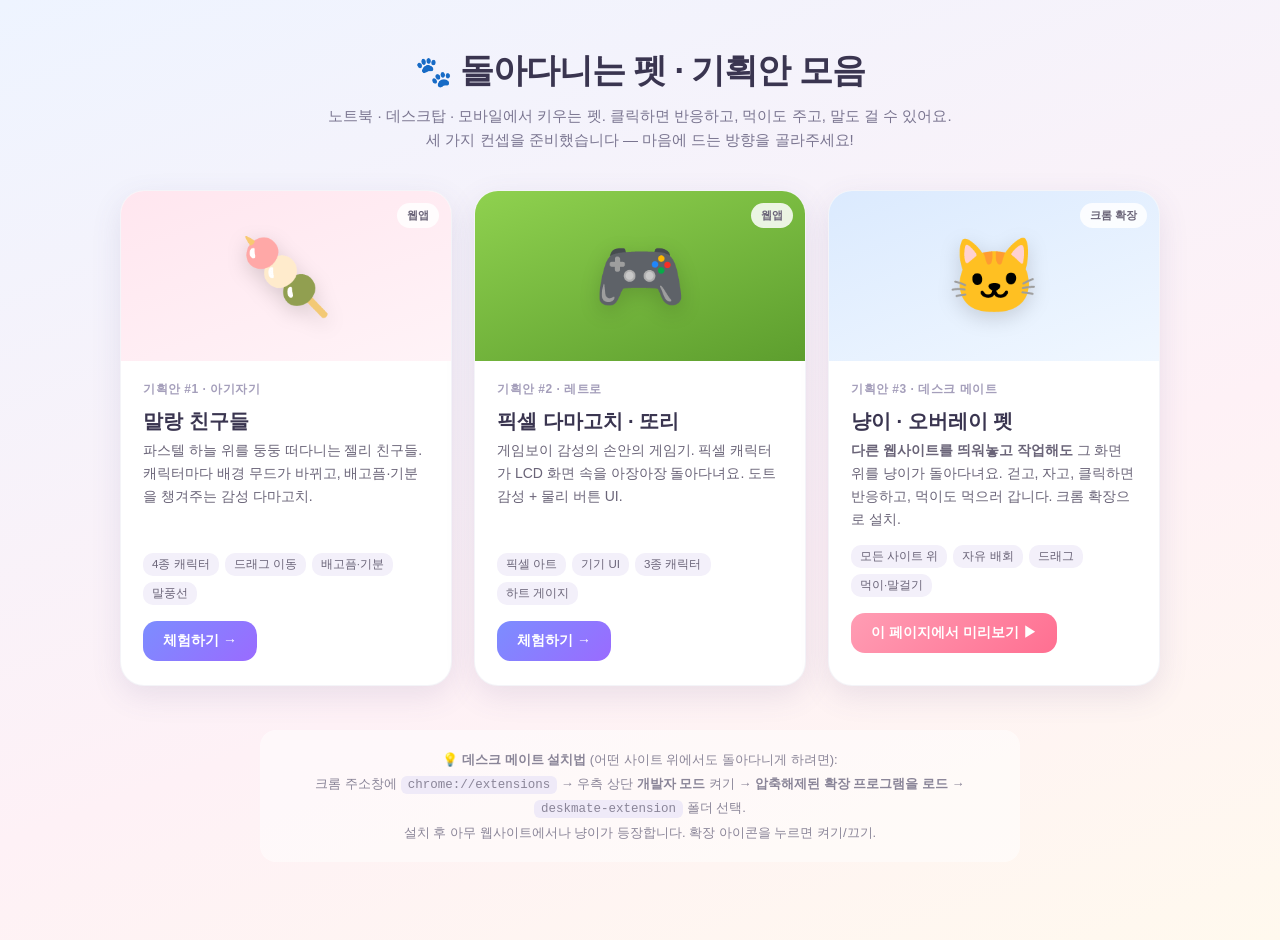
==== index.html @ 19ecd573 "Add roaming pet planning proposals (3 concepts) - 랜딩(index.html): 3가지 기획안 카드 + 데스크메이트 미리보기 - buddies" ====
<!DOCTYPE html>
<html lang="ko">
<head>
<meta charset="UTF-8" />
<meta name="viewport" content="width=device-width, initial-scale=1.0" />
<title>돌아다니는 펫 · 기획안 모음</title>
<style>
  * { box-sizing:border-box; margin:0; padding:0; }
  body {
    font-family:"Segoe UI","Malgun Gothic","Apple SD Gothic Neo",sans-serif;
    background:linear-gradient(160deg,#eef4ff,#fef1f6 60%,#fff9ee);
    color:#3a3550; min-height:100vh; padding:48px 20px 80px;
  }
  .wrap { max-width:1040px; margin:0 auto; }
  header { text-align:center; margin-bottom:14px; }
  h1 { font-size:34px; letter-spacing:-1px; }
  h1 .emo { font-size:30px; }
  .sub { color:#7a7590; margin-top:10px; font-size:15px; line-height:1.6; }
  .grid { display:grid; grid-template-columns:repeat(auto-fit,minmax(280px,1fr)); gap:22px; margin-top:38px; }
  .card {
    background:#fff; border-radius:24px; overflow:hidden; text-decoration:none; color:inherit;
    box-shadow:0 10px 30px rgba(90,80,140,.12); transition:transform .18s, box-shadow .18s;
    display:flex; flex-direction:column; border:1px solid rgba(120,110,160,.08);
  }
  .card:hover { transform:translateY(-6px); box-shadow:0 18px 44px rgba(90,80,140,.2); }
  .thumb { height:170px; display:flex; align-items:center; justify-content:center; position:relative; overflow:hidden; }
  .t1 { background:linear-gradient(160deg,#ffe6ef,#fff3f7); }
  .t2 { background:linear-gradient(160deg,#8fd14f,#5d9e2e); }
  .t3 { background:linear-gradient(160deg,#dbeafe,#f0f7ff); }
  .thumb .big { font-size:74px; filter:drop-shadow(0 6px 10px rgba(0,0,0,.15)); animation:bob 3s ease-in-out infinite; }
  @keyframes bob { 0%,100%{transform:translateY(0)} 50%{transform:translateY(-12px)} }
  .badge { position:absolute; top:12px; right:12px; background:rgba(255,255,255,.85); color:#6a6478;
    font-size:11px; font-weight:700; padding:5px 10px; border-radius:20px; }
  .body { padding:20px 22px 24px; flex:1; display:flex; flex-direction:column; }
  .body h2 { font-size:20px; margin-bottom:4px; }
  .tag { font-size:12px; color:#a59fbb; font-weight:700; letter-spacing:.5px; margin-bottom:10px; }
  .body p { font-size:14px; color:#6a6478; line-height:1.65; flex:1; }
  .feat { display:flex; flex-wrap:wrap; gap:6px; margin-top:14px; }
  .feat span { font-size:11.5px; background:#f3f0fa; color:#6a6478; padding:4px 9px; border-radius:10px; }
  .go { margin-top:16px; align-self:flex-start; background:linear-gradient(135deg,#7c8dff,#9a6bff);
    color:#fff; font-weight:700; font-size:14px; padding:11px 20px; border-radius:14px; border:none; cursor:pointer;
    text-decoration:none; display:inline-block; }
  .go.alt { background:linear-gradient(135deg,#ff9db4,#ff6f91); }
  .note { text-align:center; margin-top:44px; font-size:13px; color:#8a8598; line-height:1.8;
    background:#fff8; padding:18px; border-radius:16px; max-width:760px; margin-left:auto; margin-right:auto; }
  .note code { background:#efeaf8; padding:2px 7px; border-radius:6px; font-size:12.5px; }
  #dmPreviewMsg { display:block; margin-top:8px; color:#c0507a; font-weight:700; }
</style>
</head>
<body>
  <div class="wrap">
    <header>
      <h1><span class="emo">🐾</span> 돌아다니는 펫 · 기획안 모음</h1>
      <p class="sub">노트북 · 데스크탑 · 모바일에서 키우는 펫. 클릭하면 반응하고, 먹이도 주고, 말도 걸 수 있어요.<br>세 가지 컨셉을 준비했습니다 — 마음에 드는 방향을 골라주세요!</p>
    </header>

    <div class="grid">
      <!-- 기획안 1 -->
      <a class="card" href="buddies/index.html">
        <div class="thumb t1"><span class="big">🍡</span><span class="badge">웹앱</span></div>
        <div class="body">
          <div class="tag">기획안 #1 · 아기자기</div>
          <h2>말랑 친구들</h2>
          <p>파스텔 하늘 위를 둥둥 떠다니는 젤리 친구들. 캐릭터마다 배경 무드가 바뀌고, 배고픔·기분을 챙겨주는 감성 다마고치.</p>
          <div class="feat"><span>4종 캐릭터</span><span>드래그 이동</span><span>배고픔·기분</span><span>말풍선</span></div>
          <span class="go">체험하기 →</span>
        </div>
      </a>

      <!-- 기획안 2 -->
      <a class="card" href="pixel/index.html">
        <div class="thumb t2"><span class="big">🎮</span><span class="badge">웹앱</span></div>
        <div class="body">
          <div class="tag">기획안 #2 · 레트로</div>
          <h2>픽셀 다마고치 · 또리</h2>
          <p>게임보이 감성의 손안의 게임기. 픽셀 캐릭터가 LCD 화면 속을 아장아장 돌아다녀요. 도트 감성 + 물리 버튼 UI.</p>
          <div class="feat"><span>픽셀 아트</span><span>기기 UI</span><span>3종 캐릭터</span><span>하트 게이지</span></div>
          <span class="go">체험하기 →</span>
        </div>
      </a>

      <!-- 기획안 3 -->
      <div class="card">
        <div class="thumb t3"><span class="big">🐱</span><span class="badge">크롬 확장</span></div>
        <div class="body">
          <div class="tag">기획안 #3 · 데스크 메이트</div>
          <h2>냥이 · 오버레이 펫</h2>
          <p><b>다른 웹사이트를 띄워놓고 작업해도</b> 그 화면 위를 냥이가 돌아다녀요. 걷고, 자고, 클릭하면 반응하고, 먹이도 먹으러 갑니다. 크롬 확장으로 설치.</p>
          <div class="feat"><span>모든 사이트 위</span><span>자유 배회</span><span>드래그</span><span>먹이·말걸기</span></div>
          <button class="go alt" id="dmPreviewBtn">이 페이지에서 미리보기 ▶</button>
          <span id="dmPreviewMsg"></span>
        </div>
      </div>
    </div>

    <div class="note">
      💡 <b>데스크 메이트 설치법</b> (어떤 사이트 위에서도 돌아다니게 하려면):<br>
      크롬 주소창에 <code>chrome://extensions</code> → 우측 상단 <b>개발자 모드</b> 켜기 →
      <b>압축해제된 확장 프로그램을 로드</b> → <code>deskmate-extension</code> 폴더 선택.<br>
      설치 후 아무 웹사이트에서나 냥이가 등장합니다. 확장 아이콘을 누르면 켜기/끄기.
    </div>
  </div>

  <script>
    // "이 페이지에서 미리보기" — 확장의 pet.css + content.js를 그대로 주입
    document.getElementById("dmPreviewBtn").addEventListener("click", () => {
      if (window.__deskmateLoaded) { document.getElementById("dmPreviewMsg").textContent = "이미 냥이가 돌아다니고 있어요! 🐾"; return; }
      const link = document.createElement("link");
      link.rel = "stylesheet"; link.href = "deskmate-extension/pet.css";
      document.head.appendChild(link);
      const s = document.createElement("script");
      s.src = "deskmate-extension/content.js";
      document.body.appendChild(s);
      document.getElementById("dmPreviewMsg").textContent = "냥이 등장! 이 페이지 위를 돌아다녀요 🐾 (마우스 올리면 먹이·말걸기 툴바)";
    });
  </script>
</body>
</html>
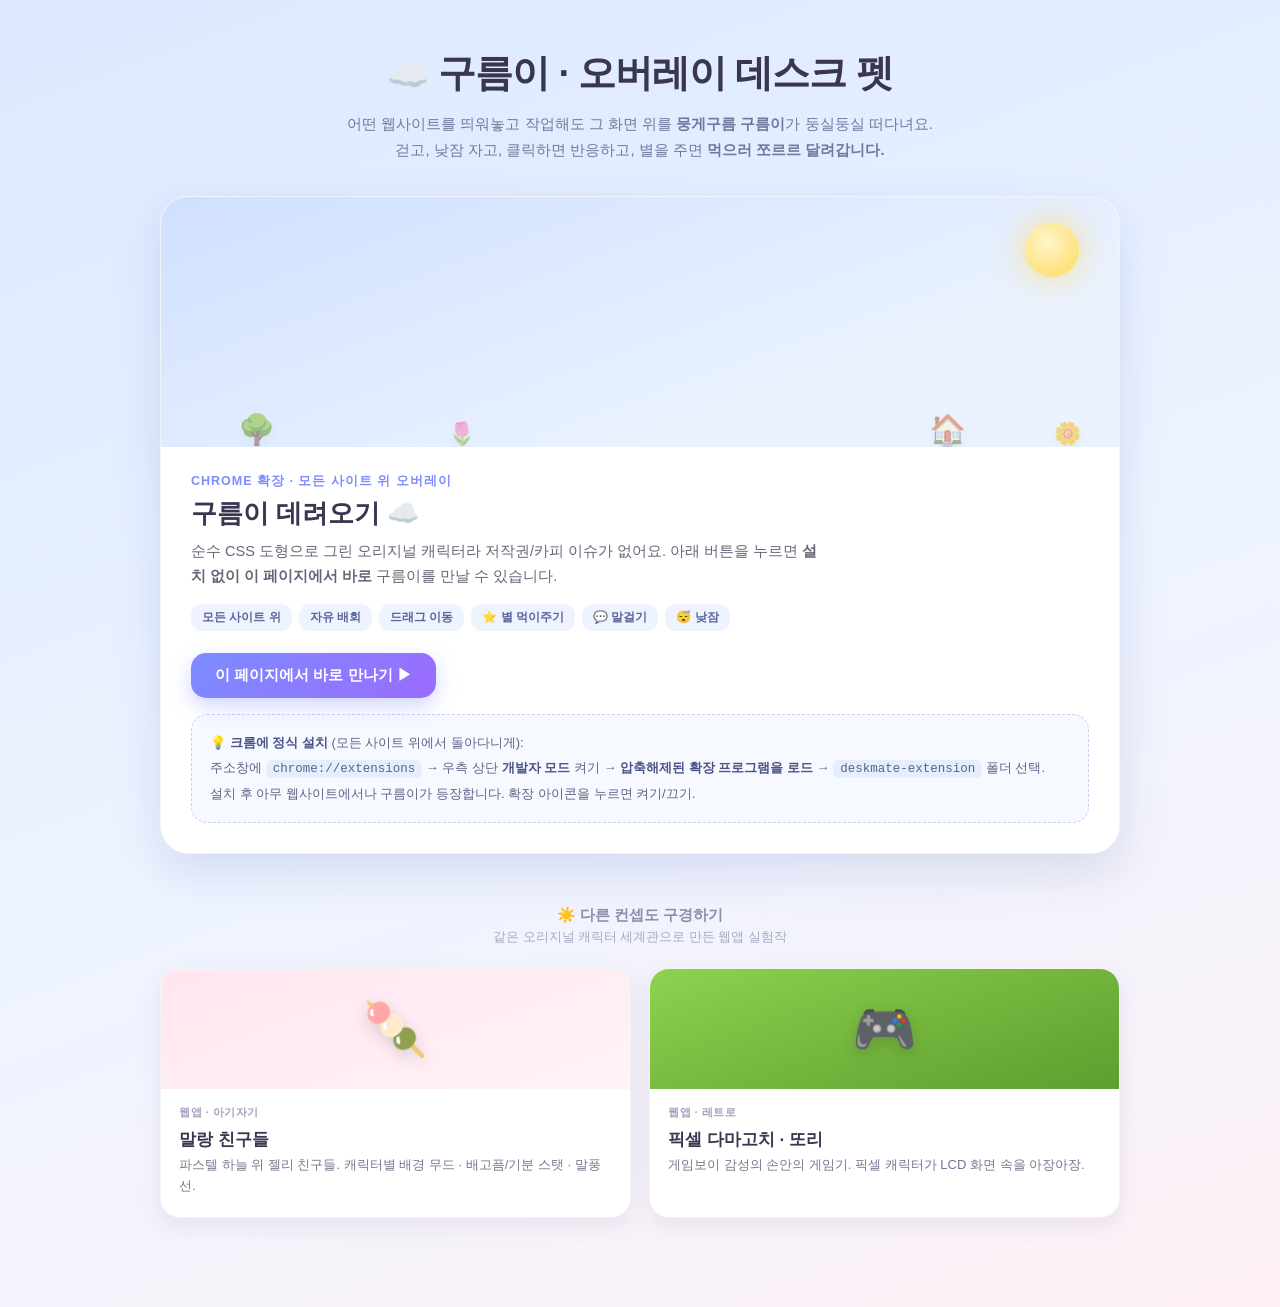
==== commit a3e08ba1: "Make cloud overlay pet (구름이) the main concept - 냥이(고양이) → 구름이(뭉게구름) 오리지널 캐릭터로 교체 (CSS 도형) - 먹이 유지: 생" ====
--- a/index.html
+++ b/index.html
@@ -3,115 +3,148 @@
 <head>
 <meta charset="UTF-8" />
 <meta name="viewport" content="width=device-width, initial-scale=1.0" />
-<title>돌아다니는 펫 · 기획안 모음</title>
+<title>구름이 · 오버레이 데스크 펫</title>
 <style>
   * { box-sizing:border-box; margin:0; padding:0; }
   body {
     font-family:"Segoe UI","Malgun Gothic","Apple SD Gothic Neo",sans-serif;
-    background:linear-gradient(160deg,#eef4ff,#fef1f6 60%,#fff9ee);
-    color:#3a3550; min-height:100vh; padding:48px 20px 80px;
+    background:linear-gradient(160deg,#dbe8ff,#eef4ff 55%,#fef1f6);
+    color:#3a3550; min-height:100vh; padding:48px 20px 90px;
   }
-  .wrap { max-width:1040px; margin:0 auto; }
-  header { text-align:center; margin-bottom:14px; }
-  h1 { font-size:34px; letter-spacing:-1px; }
-  h1 .emo { font-size:30px; }
-  .sub { color:#7a7590; margin-top:10px; font-size:15px; line-height:1.6; }
-  .grid { display:grid; grid-template-columns:repeat(auto-fit,minmax(280px,1fr)); gap:22px; margin-top:38px; }
+  .wrap { max-width:960px; margin:0 auto; }
+  header { text-align:center; margin-bottom:8px; }
+  h1 { font-size:38px; letter-spacing:-1px; }
+  h1 .emo { font-size:34px; }
+  .sub { color:#6f7aa0; margin-top:12px; font-size:15px; line-height:1.7; }
+
+  /* 히어로 (메인 = 구름이 오버레이 펫) */
+  .hero {
+    margin-top:34px; background:#fff; border-radius:28px; overflow:hidden;
+    box-shadow:0 18px 46px rgba(90,110,180,.18); border:1px solid rgba(120,140,200,.1);
+  }
+  .stage {
+    position:relative; height:250px;
+    background:linear-gradient(160deg,#cfe0ff,#eaf2ff 70%);
+    overflow:hidden;
+  }
+  .stage .sun { position:absolute; top:26px; right:40px; width:54px; height:54px; border-radius:50%;
+    background:radial-gradient(circle at 40% 35%,#fff6c8,#ffd95e); box-shadow:0 0 34px rgba(255,214,90,.7); }
+  .stage .deco { position:absolute; bottom:0; font-size:30px; opacity:.55; filter:drop-shadow(0 4px 4px rgba(0,0,0,.08)); }
+  .hero-body { padding:26px 30px 30px; }
+  .kicker { font-size:12.5px; color:#7c8dff; font-weight:800; letter-spacing:1px; }
+  .hero-body h2 { font-size:26px; margin:6px 0 8px; }
+  .hero-body p { font-size:14.5px; color:#6a6478; line-height:1.7; max-width:640px; }
+  .feat { display:flex; flex-wrap:wrap; gap:7px; margin-top:16px; }
+  .feat span { font-size:12px; background:#eef3ff; color:#5b6699; padding:5px 11px; border-radius:11px; font-weight:600; }
+  .cta { display:flex; flex-wrap:wrap; gap:12px; align-items:center; margin-top:22px; }
+  .btn {
+    background:linear-gradient(135deg,#7c8dff,#9a6bff); color:#fff; font-weight:700; font-size:15px;
+    padding:13px 24px; border-radius:15px; border:none; cursor:pointer; text-decoration:none; display:inline-block;
+    box-shadow:0 8px 20px rgba(124,141,255,.35); transition:transform .15s, box-shadow .15s;
+  }
+  .btn:hover { transform:translateY(-2px); box-shadow:0 12px 26px rgba(124,141,255,.45); }
+  #dmPreviewMsg { font-size:13px; color:#5566aa; font-weight:700; }
+
+  .install {
+    margin-top:16px; background:#f6f9ff; border:1px dashed rgba(120,140,200,.35);
+    border-radius:16px; padding:16px 18px; font-size:13px; color:#5b6486; line-height:1.9;
+  }
+  .install code { background:#e6edff; padding:2px 7px; border-radius:6px; font-size:12.5px; }
+  .install b { color:#4a5488; }
+
+  /* 다른 컨셉 (보조) */
+  .more-title { text-align:center; margin:52px 0 4px; font-size:15px; color:#8a90ac; font-weight:700; }
+  .more-sub { text-align:center; font-size:12.5px; color:#a6abc4; margin-bottom:22px; }
+  .grid { display:grid; grid-template-columns:repeat(auto-fit,minmax(240px,1fr)); gap:18px; }
   .card {
-    background:#fff; border-radius:24px; overflow:hidden; text-decoration:none; color:inherit;
-    box-shadow:0 10px 30px rgba(90,80,140,.12); transition:transform .18s, box-shadow .18s;
+    background:#fff; border-radius:20px; overflow:hidden; text-decoration:none; color:inherit;
+    box-shadow:0 8px 22px rgba(90,80,140,.1); transition:transform .16s, box-shadow .16s;
     display:flex; flex-direction:column; border:1px solid rgba(120,110,160,.08);
   }
-  .card:hover { transform:translateY(-6px); box-shadow:0 18px 44px rgba(90,80,140,.2); }
-  .thumb { height:170px; display:flex; align-items:center; justify-content:center; position:relative; overflow:hidden; }
+  .card:hover { transform:translateY(-5px); box-shadow:0 14px 34px rgba(90,80,140,.16); }
+  .thumb { height:120px; display:flex; align-items:center; justify-content:center; }
   .t1 { background:linear-gradient(160deg,#ffe6ef,#fff3f7); }
   .t2 { background:linear-gradient(160deg,#8fd14f,#5d9e2e); }
-  .t3 { background:linear-gradient(160deg,#dbeafe,#f0f7ff); }
-  .thumb .big { font-size:74px; filter:drop-shadow(0 6px 10px rgba(0,0,0,.15)); animation:bob 3s ease-in-out infinite; }
-  @keyframes bob { 0%,100%{transform:translateY(0)} 50%{transform:translateY(-12px)} }
-  .badge { position:absolute; top:12px; right:12px; background:rgba(255,255,255,.85); color:#6a6478;
-    font-size:11px; font-weight:700; padding:5px 10px; border-radius:20px; }
-  .body { padding:20px 22px 24px; flex:1; display:flex; flex-direction:column; }
-  .body h2 { font-size:20px; margin-bottom:4px; }
-  .tag { font-size:12px; color:#a59fbb; font-weight:700; letter-spacing:.5px; margin-bottom:10px; }
-  .body p { font-size:14px; color:#6a6478; line-height:1.65; flex:1; }
-  .feat { display:flex; flex-wrap:wrap; gap:6px; margin-top:14px; }
-  .feat span { font-size:11.5px; background:#f3f0fa; color:#6a6478; padding:4px 9px; border-radius:10px; }
-  .go { margin-top:16px; align-self:flex-start; background:linear-gradient(135deg,#7c8dff,#9a6bff);
-    color:#fff; font-weight:700; font-size:14px; padding:11px 20px; border-radius:14px; border:none; cursor:pointer;
-    text-decoration:none; display:inline-block; }
-  .go.alt { background:linear-gradient(135deg,#ff9db4,#ff6f91); }
-  .note { text-align:center; margin-top:44px; font-size:13px; color:#8a8598; line-height:1.8;
-    background:#fff8; padding:18px; border-radius:16px; max-width:760px; margin-left:auto; margin-right:auto; }
-  .note code { background:#efeaf8; padding:2px 7px; border-radius:6px; font-size:12.5px; }
-  #dmPreviewMsg { display:block; margin-top:8px; color:#c0507a; font-weight:700; }
+  .thumb .big { font-size:52px; filter:drop-shadow(0 5px 8px rgba(0,0,0,.14)); }
+  .cbody { padding:16px 18px 20px; }
+  .cbody h3 { font-size:17px; margin-bottom:4px; }
+  .cbody .tag { font-size:11px; color:#a59fbb; font-weight:700; letter-spacing:.5px; margin-bottom:8px; }
+  .cbody p { font-size:13px; color:#7a7590; line-height:1.6; }
 </style>
 </head>
 <body>
   <div class="wrap">
     <header>
-      <h1><span class="emo">🐾</span> 돌아다니는 펫 · 기획안 모음</h1>
-      <p class="sub">노트북 · 데스크탑 · 모바일에서 키우는 펫. 클릭하면 반응하고, 먹이도 주고, 말도 걸 수 있어요.<br>세 가지 컨셉을 준비했습니다 — 마음에 드는 방향을 골라주세요!</p>
+      <h1><span class="emo">☁️</span> 구름이 · 오버레이 데스크 펫</h1>
+      <p class="sub">어떤 웹사이트를 띄워놓고 작업해도 그 화면 위를 <b>뭉게구름 구름이</b>가 둥실둥실 떠다녀요.<br>걷고, 낮잠 자고, 클릭하면 반응하고, 별을 주면 <b>먹으러 쪼르르 달려갑니다.</b></p>
     </header>
 
+    <!-- 메인: 구름이 오버레이 펫 -->
+    <section class="hero">
+      <div class="stage" id="dmStage">
+        <div class="sun"></div>
+        <span class="deco" style="left:8%">🌳</span>
+        <span class="deco" style="left:30%; font-size:22px">🌷</span>
+        <span class="deco" style="right:16%">🏠</span>
+        <span class="deco" style="right:4%; font-size:22px">🌼</span>
+        <!-- 구름이는 여기(및 이 페이지 전체) 위를 돌아다녀요 -->
+      </div>
+      <div class="hero-body">
+        <div class="kicker">CHROME 확장 · 모든 사이트 위 오버레이</div>
+        <h2>구름이 데려오기 ☁️</h2>
+        <p>순수 CSS 도형으로 그린 오리지널 캐릭터라 저작권/카피 이슈가 없어요. 아래 버튼을 누르면 <b>설치 없이 이 페이지에서 바로</b> 구름이를 만날 수 있습니다.</p>
+        <div class="feat">
+          <span>모든 사이트 위</span><span>자유 배회</span><span>드래그 이동</span>
+          <span>⭐ 별 먹이주기</span><span>💬 말걸기</span><span>😴 낮잠</span>
+        </div>
+        <div class="cta">
+          <button class="btn" id="dmPreviewBtn">이 페이지에서 바로 만나기 ▶</button>
+          <span id="dmPreviewMsg"></span>
+        </div>
+        <div class="install">
+          💡 <b>크롬에 정식 설치</b> (모든 사이트 위에서 돌아다니게):<br>
+          주소창에 <code>chrome://extensions</code> → 우측 상단 <b>개발자 모드</b> 켜기 →
+          <b>압축해제된 확장 프로그램을 로드</b> → <code>deskmate-extension</code> 폴더 선택.<br>
+          설치 후 아무 웹사이트에서나 구름이가 등장합니다. 확장 아이콘을 누르면 켜기/끄기.
+        </div>
+      </div>
+    </section>
+
+    <!-- 보조: 다른 컨셉 -->
+    <p class="more-title">☀️ 다른 컨셉도 구경하기</p>
+    <p class="more-sub">같은 오리지널 캐릭터 세계관으로 만든 웹앱 실험작</p>
     <div class="grid">
-      <!-- 기획안 1 -->
       <a class="card" href="buddies/index.html">
-        <div class="thumb t1"><span class="big">🍡</span><span class="badge">웹앱</span></div>
-        <div class="body">
-          <div class="tag">기획안 #1 · 아기자기</div>
-          <h2>말랑 친구들</h2>
-          <p>파스텔 하늘 위를 둥둥 떠다니는 젤리 친구들. 캐릭터마다 배경 무드가 바뀌고, 배고픔·기분을 챙겨주는 감성 다마고치.</p>
-          <div class="feat"><span>4종 캐릭터</span><span>드래그 이동</span><span>배고픔·기분</span><span>말풍선</span></div>
-          <span class="go">체험하기 →</span>
+        <div class="thumb t1"><span class="big">🍡</span></div>
+        <div class="cbody">
+          <div class="tag">웹앱 · 아기자기</div>
+          <h3>말랑 친구들</h3>
+          <p>파스텔 하늘 위 젤리 친구들. 캐릭터별 배경 무드 · 배고픔/기분 스탯 · 말풍선.</p>
         </div>
       </a>
-
-      <!-- 기획안 2 -->
       <a class="card" href="pixel/index.html">
-        <div class="thumb t2"><span class="big">🎮</span><span class="badge">웹앱</span></div>
-        <div class="body">
-          <div class="tag">기획안 #2 · 레트로</div>
-          <h2>픽셀 다마고치 · 또리</h2>
-          <p>게임보이 감성의 손안의 게임기. 픽셀 캐릭터가 LCD 화면 속을 아장아장 돌아다녀요. 도트 감성 + 물리 버튼 UI.</p>
-          <div class="feat"><span>픽셀 아트</span><span>기기 UI</span><span>3종 캐릭터</span><span>하트 게이지</span></div>
-          <span class="go">체험하기 →</span>
+        <div class="thumb t2"><span class="big">🎮</span></div>
+        <div class="cbody">
+          <div class="tag">웹앱 · 레트로</div>
+          <h3>픽셀 다마고치 · 또리</h3>
+          <p>게임보이 감성의 손안의 게임기. 픽셀 캐릭터가 LCD 화면 속을 아장아장.</p>
         </div>
       </a>
-
-      <!-- 기획안 3 -->
-      <div class="card">
-        <div class="thumb t3"><span class="big">🐱</span><span class="badge">크롬 확장</span></div>
-        <div class="body">
-          <div class="tag">기획안 #3 · 데스크 메이트</div>
-          <h2>냥이 · 오버레이 펫</h2>
-          <p><b>다른 웹사이트를 띄워놓고 작업해도</b> 그 화면 위를 냥이가 돌아다녀요. 걷고, 자고, 클릭하면 반응하고, 먹이도 먹으러 갑니다. 크롬 확장으로 설치.</p>
-          <div class="feat"><span>모든 사이트 위</span><span>자유 배회</span><span>드래그</span><span>먹이·말걸기</span></div>
-          <button class="go alt" id="dmPreviewBtn">이 페이지에서 미리보기 ▶</button>
-          <span id="dmPreviewMsg"></span>
-        </div>
-      </div>
-    </div>
-
-    <div class="note">
-      💡 <b>데스크 메이트 설치법</b> (어떤 사이트 위에서도 돌아다니게 하려면):<br>
-      크롬 주소창에 <code>chrome://extensions</code> → 우측 상단 <b>개발자 모드</b> 켜기 →
-      <b>압축해제된 확장 프로그램을 로드</b> → <code>deskmate-extension</code> 폴더 선택.<br>
-      설치 후 아무 웹사이트에서나 냥이가 등장합니다. 확장 아이콘을 누르면 켜기/끄기.
     </div>
   </div>
 
   <script>
-    // "이 페이지에서 미리보기" — 확장의 pet.css + content.js를 그대로 주입
+    // "이 페이지에서 바로 만나기" — 확장의 pet.css + content.js를 그대로 주입
     document.getElementById("dmPreviewBtn").addEventListener("click", () => {
-      if (window.__deskmateLoaded) { document.getElementById("dmPreviewMsg").textContent = "이미 냥이가 돌아다니고 있어요! 🐾"; return; }
+      const msg = document.getElementById("dmPreviewMsg");
+      if (window.__deskmateLoaded) { msg.textContent = "이미 구름이가 둥실둥실 떠다니고 있어요! ☁️"; return; }
       const link = document.createElement("link");
       link.rel = "stylesheet"; link.href = "deskmate-extension/pet.css";
       document.head.appendChild(link);
       const s = document.createElement("script");
       s.src = "deskmate-extension/content.js";
       document.body.appendChild(s);
-      document.getElementById("dmPreviewMsg").textContent = "냥이 등장! 이 페이지 위를 돌아다녀요 🐾 (마우스 올리면 먹이·말걸기 툴바)";
+      msg.textContent = "구름이 등장! 이 페이지 위를 떠다녀요 ☁️ (마우스 올리면 별·말걸기 툴바)";
     });
   </script>
 </body>
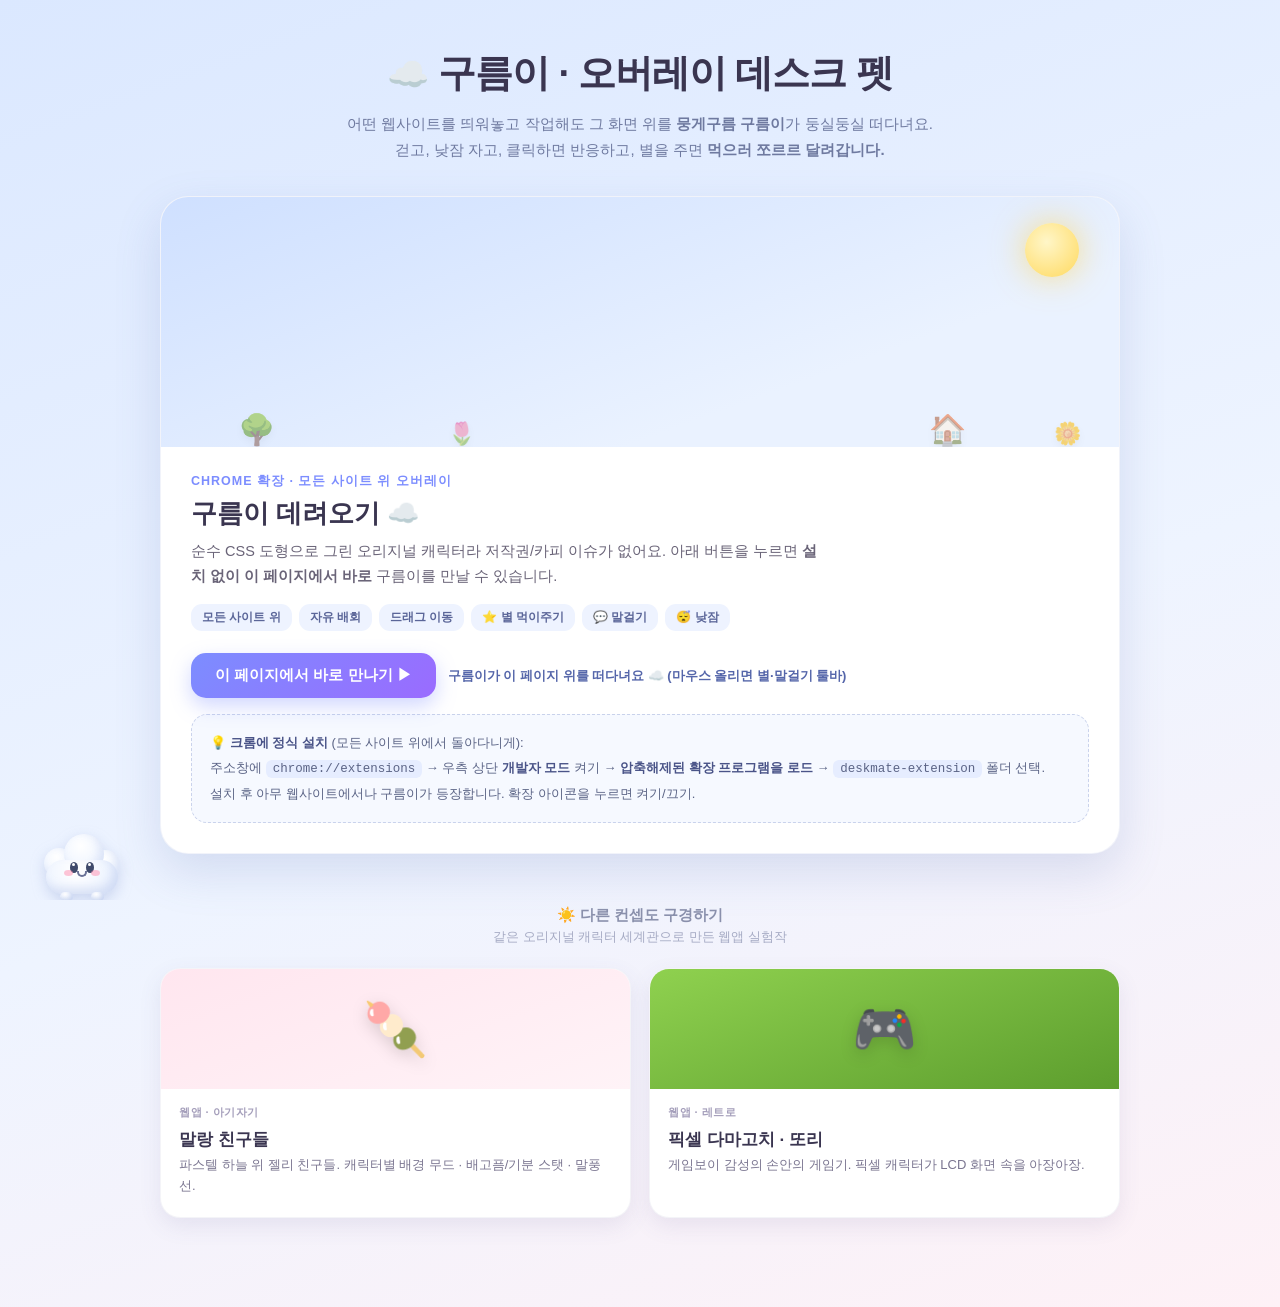
==== commit 8cf32969: "Auto-spawn 구름이 on page load for GitHub Pages - 페이지 진입 시 구름이가 버튼 클릭 없이 바로 등장 - 버튼은 숨겼다 다시 부르는 용도로 유지 " ====
--- a/index.html
+++ b/index.html
@@ -134,17 +134,30 @@
   </div>
 
   <script>
-    // "이 페이지에서 바로 만나기" — 확장의 pet.css + content.js를 그대로 주입
-    document.getElementById("dmPreviewBtn").addEventListener("click", () => {
-      const msg = document.getElementById("dmPreviewMsg");
-      if (window.__deskmateLoaded) { msg.textContent = "이미 구름이가 둥실둥실 떠다니고 있어요! ☁️"; return; }
+    // 확장의 pet.css + content.js를 그대로 주입 → 구름이 등장
+    function loadPet() {
+      if (window.__deskmateLoaded) return false;
       const link = document.createElement("link");
       link.rel = "stylesheet"; link.href = "deskmate-extension/pet.css";
       document.head.appendChild(link);
       const s = document.createElement("script");
       s.src = "deskmate-extension/content.js";
       document.body.appendChild(s);
-      msg.textContent = "구름이 등장! 이 페이지 위를 떠다녀요 ☁️ (마우스 올리면 별·말걸기 툴바)";
+      return true;
+    }
+
+    // 페이지에 들어오면 구름이가 바로 나타남
+    window.addEventListener("load", () => {
+      loadPet();
+      document.getElementById("dmPreviewMsg").textContent = "구름이가 이 페이지 위를 떠다녀요 ☁️ (마우스 올리면 별·말걸기 툴바)";
+    });
+
+    // 버튼: 혹시 숨겼거나 아직 안 떴을 때 다시 부르기
+    document.getElementById("dmPreviewBtn").addEventListener("click", () => {
+      const msg = document.getElementById("dmPreviewMsg");
+      msg.textContent = loadPet()
+        ? "구름이 등장! 이 페이지 위를 떠다녀요 ☁️"
+        : "이미 구름이가 둥실둥실 떠다니고 있어요! ☁️";
     });
   </script>
 </body>
